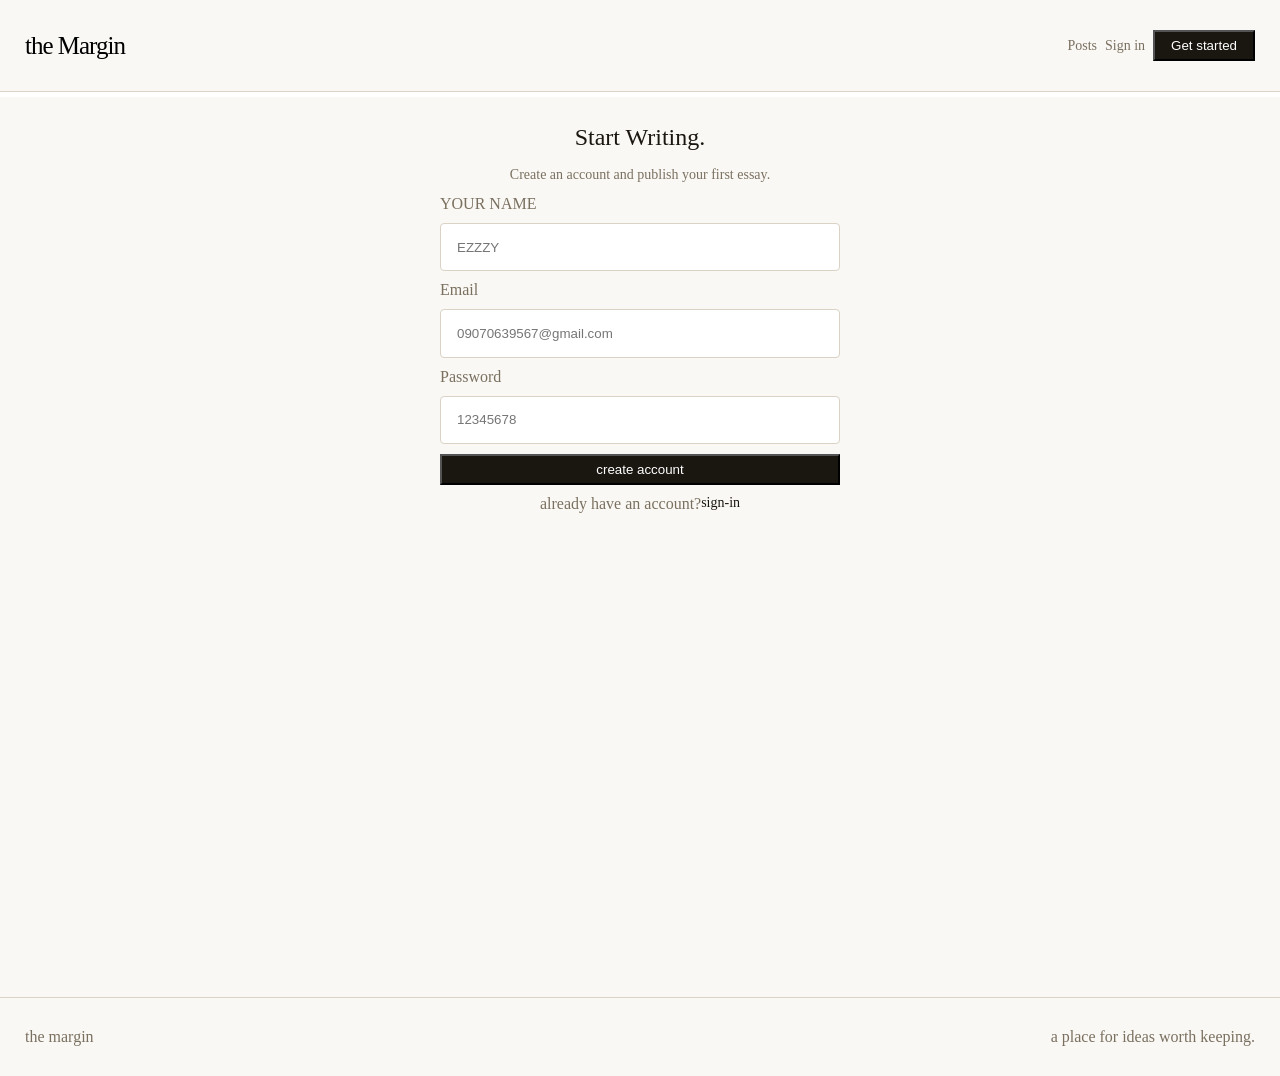
==== ezzzy/reg.html @ 3ec3a2a5 "fist commit" ====
<!DOCTYPE html>
<html lang="en">
<head>
    <meta charset="UTF-8">
    <meta name="viewport" content="width=device-width, initial-scale=1.0">
    <title>register </title>
    <link rel="stylesheet" href="reg.css">
</head>
<body>
    <header class="navbar">
    <div class="logo">the Margin</div>
    <nav class="na">
        <a href="../ezzzy5/last.html">Posts</a>
        <a href="../ezzzy 2/loggin.html">Sign in</a>
        <button href="../ezzzy/reg.html">Get started</button>
    </nav>
    </header>
    
             <section class="inform">
                <form id="registerForm">
                    <h1 class="wel">Start Writing.</h1>
                    <p class="and">Create an account and publish your first essay.</p>
                    <label class="YOUR NAME">YOUR NAME</label>
                    <input id="fullName" type="text" placeholder="EZZZY"></input>
                    <label class="Email">Email</label>
                    <input id="email" type="Email" placeholder="09070639567@gmail.com">
                    <label class="Password">Password</label>
                    <input id="password" type="Password" placeholder="12345678">
                    <button id="LOGING-IN" type="submit">create account</button>
                    <label class="type">already have an account? <a class="sign-in" href="">sign-in </a></label>
                </form>

             </section>
    <footer class="footer">
        <div class="footer-log">the margin</div>
        <div class="footer text">
            a place for ideas worth keeping.
        </div>
    </footer>

    <script src="../ezzzy6/server.js"></script>
    <script>
        async function registerStudent(fullName, email, password) {
         const data = await apiRequest("/api/auth/register", {
             method: "POST",
              body: JSON.stringify({ fullName, email, password, department: "CS", level:"300" }),
              }); // data = { token, tokenType, student: {...} } 
               localStorage.setItem("token", data.token);
               localStorage.setItem("student", JSON.stringify(data.student));
                
         return data.student;
        }
        
       document.getElementById("registerForm").addEventListener("submit", async (e) => {
         e.preventDefault(); // stop the page from reloading
         try {

            document.getElementById("LOGING-IN").textContent = "Registering...";
            document.getElementById("LOGING-IN").ariaDisabled = true;
         const student = await registerStudent(
                document.getElementById("fullName").value,
                document.getElementById("email").value,
                document.getElementById("password").value
            );
                  alert(`Welcome, ${student.fullName}! You're now logged in.`);
                   window.location.href = "../ezzzy7/ezzzy.html"; // go to the homepage
                    } catch (err) {
                    alert(err.message); // e.g. "A student with this email already exists" 
                    } finally{
                        document.getElementById("LOGING-IN").textContent= "create account";
                        document.getElementById("LOGING-IN").ariaDisabled=false;
                    } 
                }); 
    </script>
</body>
</html>
---- ezzzy/reg.css ----
* {
    margin: 0;
    padding: 0;
    box-sizing: border-box;
}

.navbar {
 width: 100%;
    margin: 0 auto;
    padding: 30px 25px;
    display: flex;
    justify-content: space-between;
    align-items: center;
    border-bottom: 1px solid;
    background-color: #faf8f4;
    border-color: #d9d2c5;
    
}
.na{
    gap: 8px;
    display: flex;
    align-items: center;
}

.logo {
    font-family: poppings;
    font-size: 25px;
    font-weight: 000;
    letter-spacing: -1px;
}

button {
    background-color:#1a1610;
    color: white;
    padding-top: 6px;
    padding-right: 16px;
    padding-bottom: 6px;
    padding-left: 16px;
}
.wel {
    font-weight: 400;
    font-size: 30;
    line-height: 36px;
    letter-spacing: normal;
    align-items: center;
    color: #1a1610;
}
.inform {
    width: 100%;
    height: 100vh;
    display: flex;
    background-color: #faf8f4;
    align-items: flex-start;
    flex-direction: column;
    margin-top: 5px;
}
.and {
    font-weight: 400;
    font-size: 14px;
    line-height: 20px;
    letter-spacing: normal;
    text-align: center;
    color: #7a7060;

}

form {
    display: flex;
    flex-direction: column;
    justify-content: center;
    align-self: center;
    padding: 12px 16px;
    margin-top: 10px;
    gap: 10px;
    text-align: center;
}

label {
    text-align: left;
    color: #7a7060;
}

input {
    width: 400px;
    height: 48.4px;
    border-radius: 4px;
    border: 1px solid;
    padding-top: 12px;
    padding-right: 16px;
    padding-left: 16px;
    padding-bottom: 12px;
    border-color: rgba(217, 210, 197, 1);
}
.type {
    display: flex;
    align-self: center;
    font-weight: 400;
    font-style: 14px;
    color: #7a7060  
}
.sign-in {
    text-decoration: none;
    color: #1a1610;
}
a {
    text-decoration: none;
    color: #7a7060;
}
a {
    text-decoration: none;
    color: #7a7060;
    font-size: 14px;
    font-weight: 400;
}
.footer-logo {
    color: #1a1610;
}
footer {
    width: 100%;
    margin: 0 auto;
    padding: 30px 25px;
    display: flex;
    justify-content: space-between;
    align-items: center;
    border-top: 1px solid;
    color: #7a7060;
    background-color:#faf8f4;
    border-color:#d9d2c5;
}
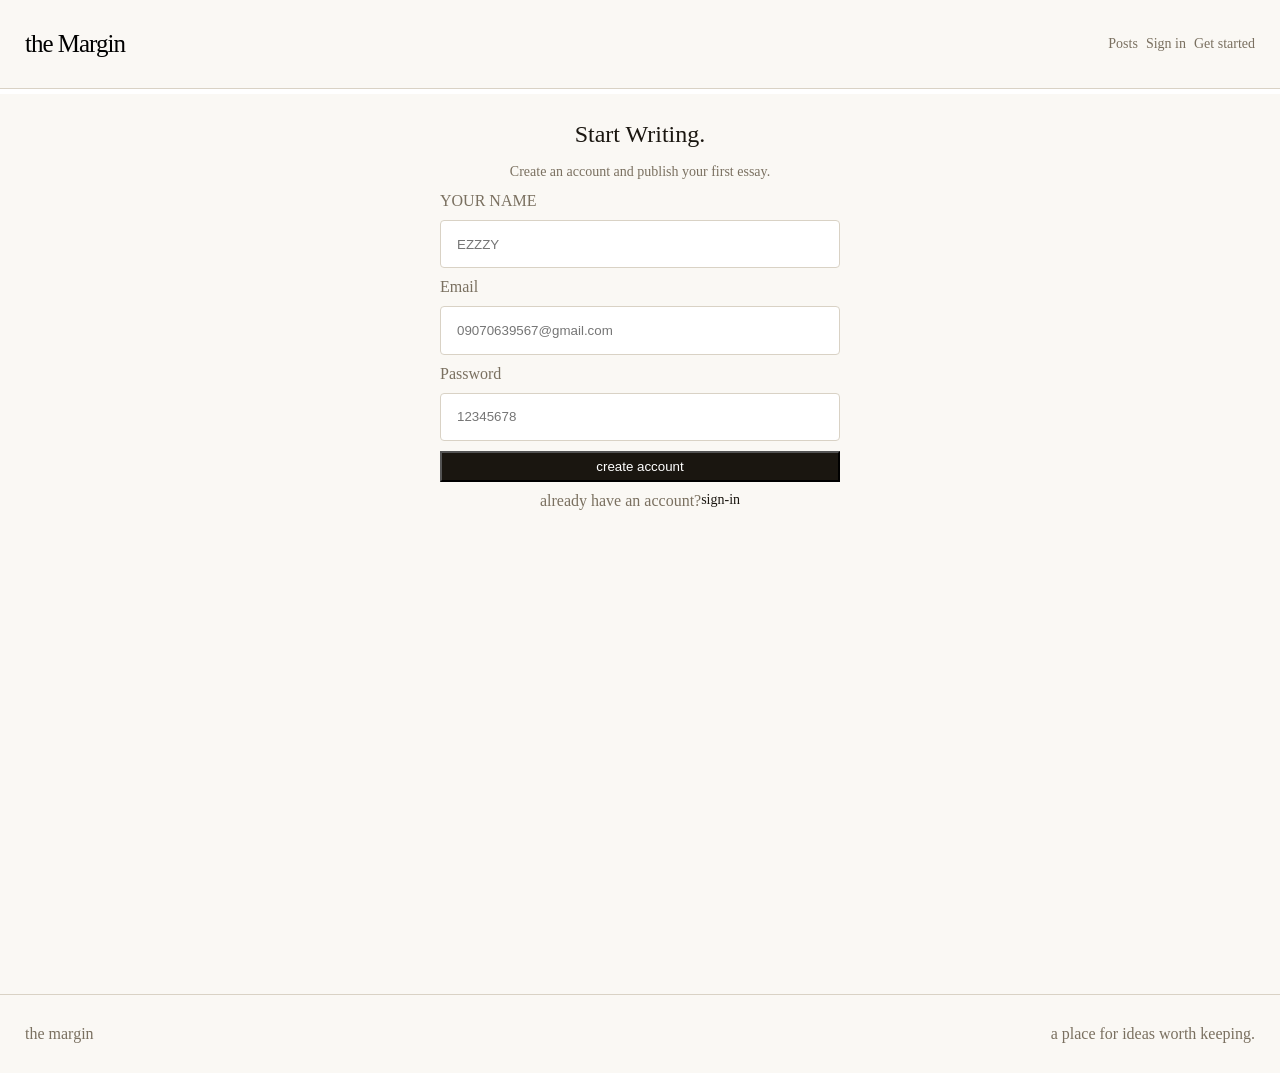
==== commit e0f0819e: "intigrated api and java" ====
--- a/ezzzy/reg.html
+++ b/ezzzy/reg.html
@@ -10,9 +10,9 @@
     <header class="navbar">
     <div class="logo">the Margin</div>
     <nav class="na">
-        <a href="../ezzzy5/last.html">Posts</a>
-        <a href="../ezzzy 2/loggin.html">Sign in</a>
-        <button href="../ezzzy/reg.html">Get started</button>
+        <a href="../index.html">Posts</a>
+        <a href="../ezzzy 2/ezzzy/loggin.html">Sign in</a>
+        <a href="../ezzzy/reg.html">Get started</a>
     </nav>
     </header>
     
@@ -43,7 +43,7 @@
         async function registerStudent(fullName, email, password) {
          const data = await apiRequest("/api/auth/register", {
              method: "POST",
-              body: JSON.stringify({ fullName, email, password, department: "CS", level:"300" }),
+              body: JSON.stringify({ fullName, email, password, department: "Computer science", level: "300" }),
               }); // data = { token, tokenType, student: {...} } 
                localStorage.setItem("token", data.token);
                localStorage.setItem("student", JSON.stringify(data.student));
@@ -56,22 +56,23 @@
          try {
 
             document.getElementById("LOGING-IN").textContent = "Registering...";
-            document.getElementById("LOGING-IN").ariaDisabled = true;
+            document.getElementById("LOGING-IN").disabled = true;
          const student = await registerStudent(
                 document.getElementById("fullName").value,
                 document.getElementById("email").value,
                 document.getElementById("password").value
             );
                   alert(`Welcome, ${student.fullName}! You're now logged in.`);
-                   window.location.href = "../ezzzy7/ezzzy.html"; // go to the homepage
+                   window.location.href = "../index.html"; // go to the homepage
                     } catch (err) {
                     alert(err.message); // e.g. "A student with this email already exists" 
                     } finally{
                         document.getElementById("LOGING-IN").textContent= "create account";
-                        document.getElementById("LOGING-IN").ariaDisabled=false;
+                        document.getElementById("LOGING-IN").disabled = false;
                     } 
                 }); 
     </script>
+    <script src="../js/animations.js"></script>
 </body>
 </html>
 
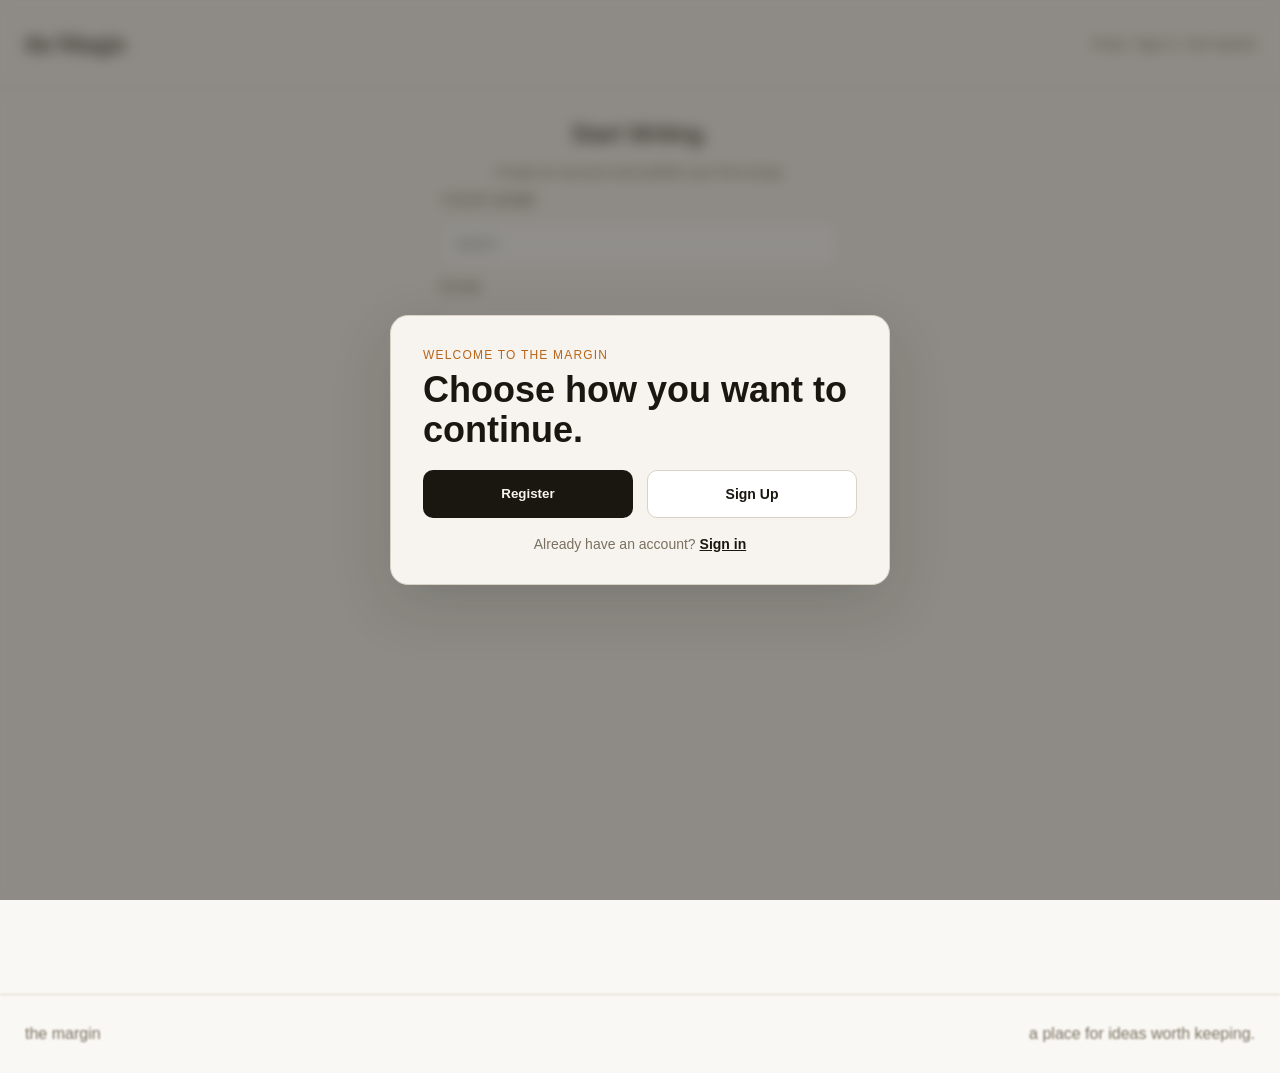
==== commit ad163f62: "api and java and html style.css" ====
--- a/ezzzy/reg.html
+++ b/ezzzy/reg.html
@@ -7,39 +7,108 @@
     <link rel="stylesheet" href="reg.css">
 </head>
 <body>
-    <header class="navbar">
-    <div class="logo">the Margin</div>
-    <nav class="na">
-        <a href="../index.html">Posts</a>
-        <a href="../ezzzy 2/ezzzy/loggin.html">Sign in</a>
-        <a href="../ezzzy/reg.html">Get started</a>
-    </nav>
-    </header>
-    
-             <section class="inform">
-                <form id="registerForm">
-                    <h1 class="wel">Start Writing.</h1>
-                    <p class="and">Create an account and publish your first essay.</p>
-                    <label class="YOUR NAME">YOUR NAME</label>
-                    <input id="fullName" type="text" placeholder="EZZZY"></input>
-                    <label class="Email">Email</label>
-                    <input id="email" type="Email" placeholder="09070639567@gmail.com">
-                    <label class="Password">Password</label>
-                    <input id="password" type="Password" placeholder="12345678">
-                    <button id="LOGING-IN" type="submit">create account</button>
-                    <label class="type">already have an account? <a class="sign-in" href="">sign-in </a></label>
-                </form>
+    <div id="authWall" class="auth-wall" aria-modal="true" role="dialog">
+        <div class="auth-modal">
+            <p class="auth-label">Welcome to The Margin</p>
+            <h2>Choose how you want to continue.</h2>
 
-             </section>
-    <footer class="footer">
-        <div class="footer-log">the margin</div>
-        <div class="footer text">
-            a place for ideas worth keeping.
+            <div class="auth-actions">
+                <button id="continueRegister" type="button" class="action-btn primary">Register</button>
+                <a href="../ezzzy%202/ezzzy/loggin.html" class="action-btn secondary">Sign Up</a>
+            </div>
+
+            <p class="auth-toggle-text">
+                Already have an account?
+                <a href="../ezzzy%202/ezzzy/loggin.html" class="auth-signin">Sign in</a>
+            </p>
         </div>
-    </footer>
+    </div>
+
+    <div class="page-wrap">
+        <header class="navbar">
+        <div class="logo">the Margin</div>
+        <nav class="na">
+            <a href="../index.html">Posts</a>
+            <a href="../ezzzy 2/ezzzy/loggin.html">Sign in</a>
+            <a href="../ezzzy/reg.html">Get started</a>
+        </nav>
+        </header>
+        
+                 <section class="inform">
+                    <form id="registerForm">
+                        <h1 class="wel">Start Writing.</h1>
+                        <p class="and">Create an account and publish your first essay.</p>
+                        <label class="YOUR NAME">YOUR NAME</label>
+                        <input id="fullName" type="text" placeholder="EZZZY"></input>
+                        <label class="Email">Email</label>
+                        <input id="email" type="Email" placeholder="09070639567@gmail.com">
+                        <label class="Password">Password</label>
+                        <input id="password" type="Password" placeholder="12345678">
+                        <button id="LOGING-IN" type="submit">create account</button>
+                        <label class="type">already have an account? <a class="sign-in" href="../ezzzy%202/ezzzy/loggin.html">sign-in </a></label>
+                    </form>
+
+                 </section>
+        <footer class="footer">
+            <div class="footer-log">the margin</div>
+            <div class="footer text">
+                a place for ideas worth keeping.
+            </div>
+        </footer>
+    </div>
 
     <script src="../ezzzy6/server.js"></script>
+    <script src="../js/gate.js"></script>
     <script>
+        (function () {
+            const authWall = document.getElementById("authWall");
+            const continueRegister = document.getElementById("continueRegister");
+            const registerForm = document.getElementById("registerForm");
+
+            function lockPage() {
+                document.body.classList.add("auth-locked");
+                document.body.style.overflow = "hidden";
+                if (authWall) {
+                    authWall.classList.remove("hidden");
+                }
+            }
+
+            function unlockPage() {
+                document.body.classList.remove("auth-locked");
+                document.body.style.overflow = "";
+                if (authWall) {
+                    authWall.classList.add("hidden");
+                }
+            }
+
+            lockPage();
+
+            continueRegister.addEventListener("click", function () {
+                unlockPage();
+                if (registerForm) {
+                    registerForm.scrollIntoView({ behavior: "smooth", block: "start" });
+                }
+                const firstField = document.getElementById("fullName");
+                if (firstField) {
+                    firstField.focus();
+                }
+            });
+
+            document.addEventListener("keydown", function (event) {
+                if ((event.key === "Escape" || event.key === "Esc") && authWall && !authWall.classList.contains("hidden")) {
+                    event.preventDefault();
+                    event.stopPropagation();
+                }
+            });
+
+            document.addEventListener("click", function (event) {
+                if (authWall && !authWall.classList.contains("hidden") && event.target === authWall) {
+                    event.preventDefault();
+                    event.stopPropagation();
+                }
+            });
+        })();
+
         async function registerStudent(fullName, email, password) {
          const data = await apiRequest("/api/auth/register", {
              method: "POST",
--- a/ezzzy/reg.css
+++ b/ezzzy/reg.css
@@ -2,6 +2,127 @@
     margin: 0;
     padding: 0;
     box-sizing: border-box;
+}
+
+body {
+    background-color: #faf8f4;
+    color: #1a1610;
+    font-family: Arial, Helvetica, sans-serif;
+}
+
+.page-wrap {
+    position: relative;
+    min-height: 100vh;
+}
+
+body.auth-locked .page-wrap {
+    filter: blur(1.2px);
+    pointer-events: none;
+    user-select: none;
+}
+
+.auth-wall {
+    position: fixed;
+    inset: 0;
+    background: rgba(26, 22, 16, 0.48);
+    backdrop-filter: blur(7px);
+    -webkit-backdrop-filter: blur(7px);
+    display: flex;
+    align-items: center;
+    justify-content: center;
+    padding: 24px;
+    z-index: 50;
+}
+
+.auth-wall.hidden {
+    display: none;
+}
+
+.auth-modal {
+    width: min(100%, 500px);
+    background: #f7f4ef;
+    border: 1px solid #d9d2c5;
+    border-radius: 18px;
+    padding: 32px;
+    box-shadow: 0 20px 60px rgba(26, 22, 16, 0.16);
+}
+
+.auth-label {
+    font-size: 12px;
+    letter-spacing: 1.2px;
+    text-transform: uppercase;
+    color: #b8651a;
+    margin-bottom: 8px;
+}
+
+.auth-modal h2 {
+    font-size: clamp(24px, 3vw, 36px);
+    line-height: 1.1;
+    margin-bottom: 20px;
+    color: #1a1610;
+}
+
+.auth-actions {
+    display: grid;
+    grid-template-columns: repeat(2, minmax(0, 1fr));
+    gap: 14px;
+    margin-bottom: 18px;
+}
+
+.action-btn {
+    display: inline-flex;
+    align-items: center;
+    justify-content: center;
+    height: 48px;
+    border-radius: 10px;
+    text-decoration: none;
+    font-weight: 600;
+    transition: transform 0.2s ease, opacity 0.2s ease;
+}
+
+.action-btn.primary {
+    border: none;
+    background: #1a1610;
+    color: #f7f4ef;
+    cursor: pointer;
+}
+
+.action-btn.secondary {
+    border: 1px solid #d9d2c5;
+    background: #ffffff;
+    color: #1a1610;
+}
+
+.auth-toggle-text {
+    font-size: 14px;
+    color: #7a7060;
+    text-align: center;
+}
+
+.auth-signin {
+    color: #1a1610;
+    text-decoration: underline;
+    font-weight: 600;
+}
+
+@media (max-width: 768px) {
+    .auth-modal {
+        padding: 24px 20px;
+    }
+
+    .auth-actions {
+        grid-template-columns: 1fr;
+    }
+}
+
+@media (max-width: 520px) {
+    .auth-wall {
+        padding: 16px;
+    }
+
+    .auth-modal {
+        width: 100%;
+    }
 }
 
 .navbar {
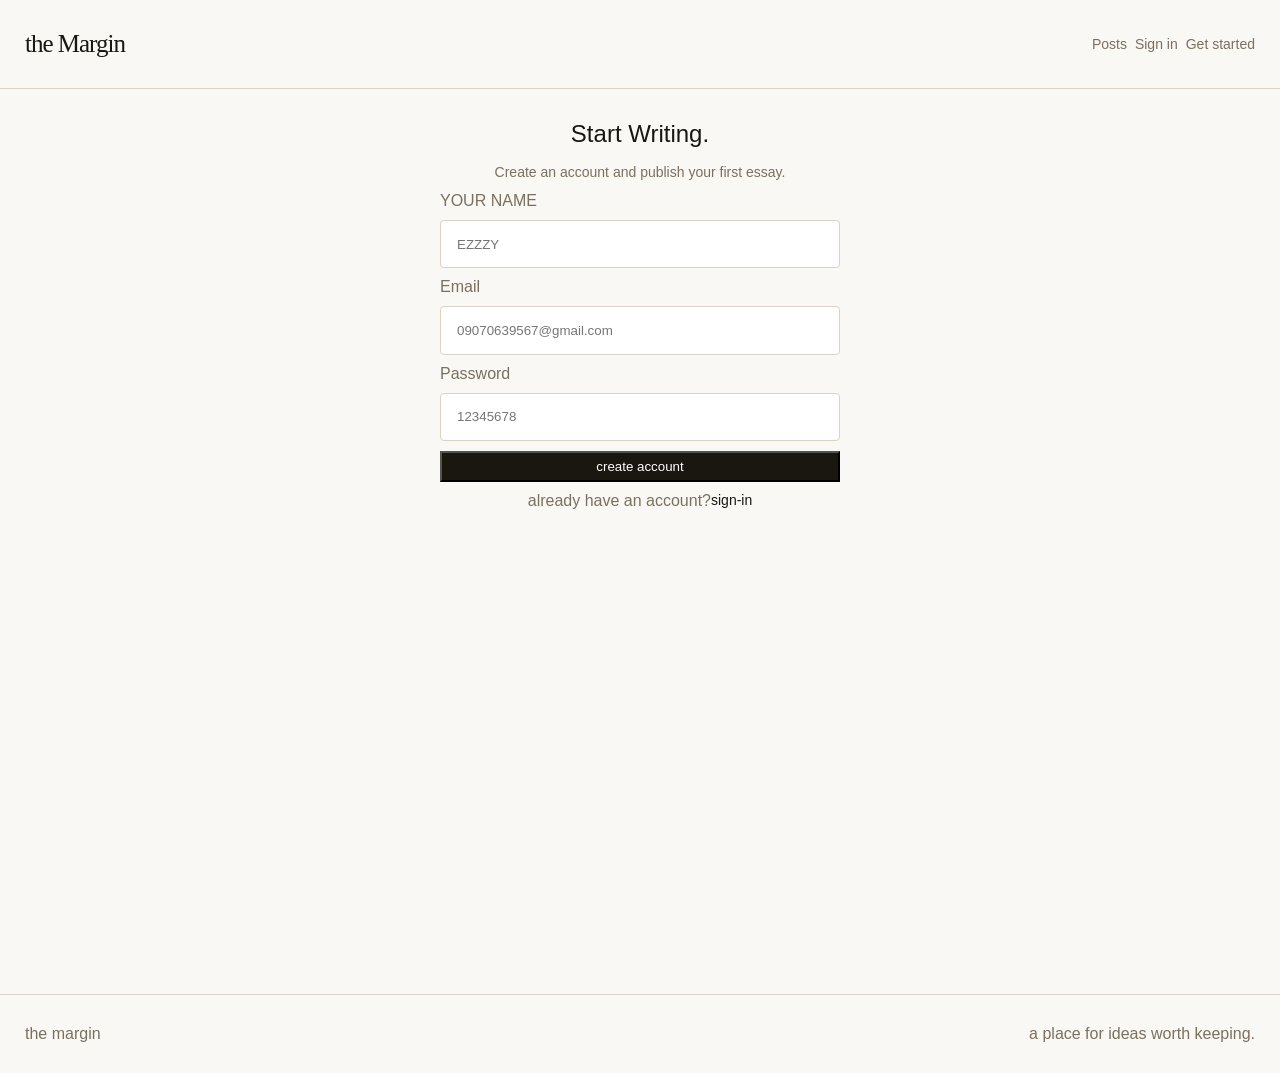
==== commit a8180ed7: "api" ====
--- a/ezzzy/reg.html
+++ b/ezzzy/reg.html
@@ -7,23 +7,6 @@
     <link rel="stylesheet" href="reg.css">
 </head>
 <body>
-    <div id="authWall" class="auth-wall" aria-modal="true" role="dialog">
-        <div class="auth-modal">
-            <p class="auth-label">Welcome to The Margin</p>
-            <h2>Choose how you want to continue.</h2>
-
-            <div class="auth-actions">
-                <button id="continueRegister" type="button" class="action-btn primary">Register</button>
-                <a href="../ezzzy%202/ezzzy/loggin.html" class="action-btn secondary">Sign Up</a>
-            </div>
-
-            <p class="auth-toggle-text">
-                Already have an account?
-                <a href="../ezzzy%202/ezzzy/loggin.html" class="auth-signin">Sign in</a>
-            </p>
-        </div>
-    </div>
-
     <div class="page-wrap">
         <header class="navbar">
         <div class="logo">the Margin</div>
@@ -58,57 +41,8 @@
     </div>
 
     <script src="../ezzzy6/server.js"></script>
-    <script src="../js/gate.js"></script>
+    <script src="animations.js"></script>
     <script>
-        (function () {
-            const authWall = document.getElementById("authWall");
-            const continueRegister = document.getElementById("continueRegister");
-            const registerForm = document.getElementById("registerForm");
-
-            function lockPage() {
-                document.body.classList.add("auth-locked");
-                document.body.style.overflow = "hidden";
-                if (authWall) {
-                    authWall.classList.remove("hidden");
-                }
-            }
-
-            function unlockPage() {
-                document.body.classList.remove("auth-locked");
-                document.body.style.overflow = "";
-                if (authWall) {
-                    authWall.classList.add("hidden");
-                }
-            }
-
-            lockPage();
-
-            continueRegister.addEventListener("click", function () {
-                unlockPage();
-                if (registerForm) {
-                    registerForm.scrollIntoView({ behavior: "smooth", block: "start" });
-                }
-                const firstField = document.getElementById("fullName");
-                if (firstField) {
-                    firstField.focus();
-                }
-            });
-
-            document.addEventListener("keydown", function (event) {
-                if ((event.key === "Escape" || event.key === "Esc") && authWall && !authWall.classList.contains("hidden")) {
-                    event.preventDefault();
-                    event.stopPropagation();
-                }
-            });
-
-            document.addEventListener("click", function (event) {
-                if (authWall && !authWall.classList.contains("hidden") && event.target === authWall) {
-                    event.preventDefault();
-                    event.stopPropagation();
-                }
-            });
-        })();
-
         async function registerStudent(fullName, email, password) {
          const data = await apiRequest("/api/auth/register", {
              method: "POST",
--- a/ezzzy/reg.css
+++ b/ezzzy/reg.css
@@ -21,108 +21,34 @@
     user-select: none;
 }
 
-.auth-wall {
-    position: fixed;
-    inset: 0;
-    background: rgba(26, 22, 16, 0.48);
-    backdrop-filter: blur(7px);
-    -webkit-backdrop-filter: blur(7px);
-    display: flex;
-    align-items: center;
-    justify-content: center;
-    padding: 24px;
-    z-index: 50;
+.page-wrap.animate-page {
+    animation: pageFadeIn 700ms ease both;
 }
 
-.auth-wall.hidden {
-    display: none;
-}
-
-.auth-modal {
-    width: min(100%, 500px);
-    background: #f7f4ef;
-    border: 1px solid #d9d2c5;
-    border-radius: 18px;
-    padding: 32px;
-    box-shadow: 0 20px 60px rgba(26, 22, 16, 0.16);
-}
-
-.auth-label {
-    font-size: 12px;
-    letter-spacing: 1.2px;
-    text-transform: uppercase;
-    color: #b8651a;
-    margin-bottom: 8px;
-}
-
-.auth-modal h2 {
-    font-size: clamp(24px, 3vw, 36px);
-    line-height: 1.1;
-    margin-bottom: 20px;
-    color: #1a1610;
-}
-
-.auth-actions {
-    display: grid;
-    grid-template-columns: repeat(2, minmax(0, 1fr));
-    gap: 14px;
-    margin-bottom: 18px;
-}
-
-.action-btn {
-    display: inline-flex;
-    align-items: center;
-    justify-content: center;
-    height: 48px;
-    border-radius: 10px;
-    text-decoration: none;
-    font-weight: 600;
-    transition: transform 0.2s ease, opacity 0.2s ease;
-}
-
-.action-btn.primary {
-    border: none;
-    background: #1a1610;
-    color: #f7f4ef;
-    cursor: pointer;
-}
-
-.action-btn.secondary {
-    border: 1px solid #d9d2c5;
-    background: #ffffff;
-    color: #1a1610;
-}
-
-.auth-toggle-text {
-    font-size: 14px;
-    color: #7a7060;
-    text-align: center;
-}
-
-.auth-signin {
-    color: #1a1610;
-    text-decoration: underline;
-    font-weight: 600;
-}
-
-@media (max-width: 768px) {
-    .auth-modal {
-        padding: 24px 20px;
+@keyframes pageFadeIn {
+    from {
+        opacity: 0;
+        transform: translateY(8px);
     }
-
-    .auth-actions {
-        grid-template-columns: 1fr;
+    to {
+        opacity: 1;
+        transform: translateY(0);
     }
 }
 
-@media (max-width: 520px) {
-    .auth-wall {
-        padding: 16px;
+@keyframes modalSlideIn {
+    from {
+        opacity: 0;
+        transform: translateY(24px) scale(0.98);
     }
+    to {
+        opacity: 1;
+        transform: translateY(0) scale(1);
+    }
+}
 
-    .auth-modal {
-        width: 100%;
-    }
+body.reduced-motion .page-wrap {
+    animation: none !important;
 }
 
 .navbar {
